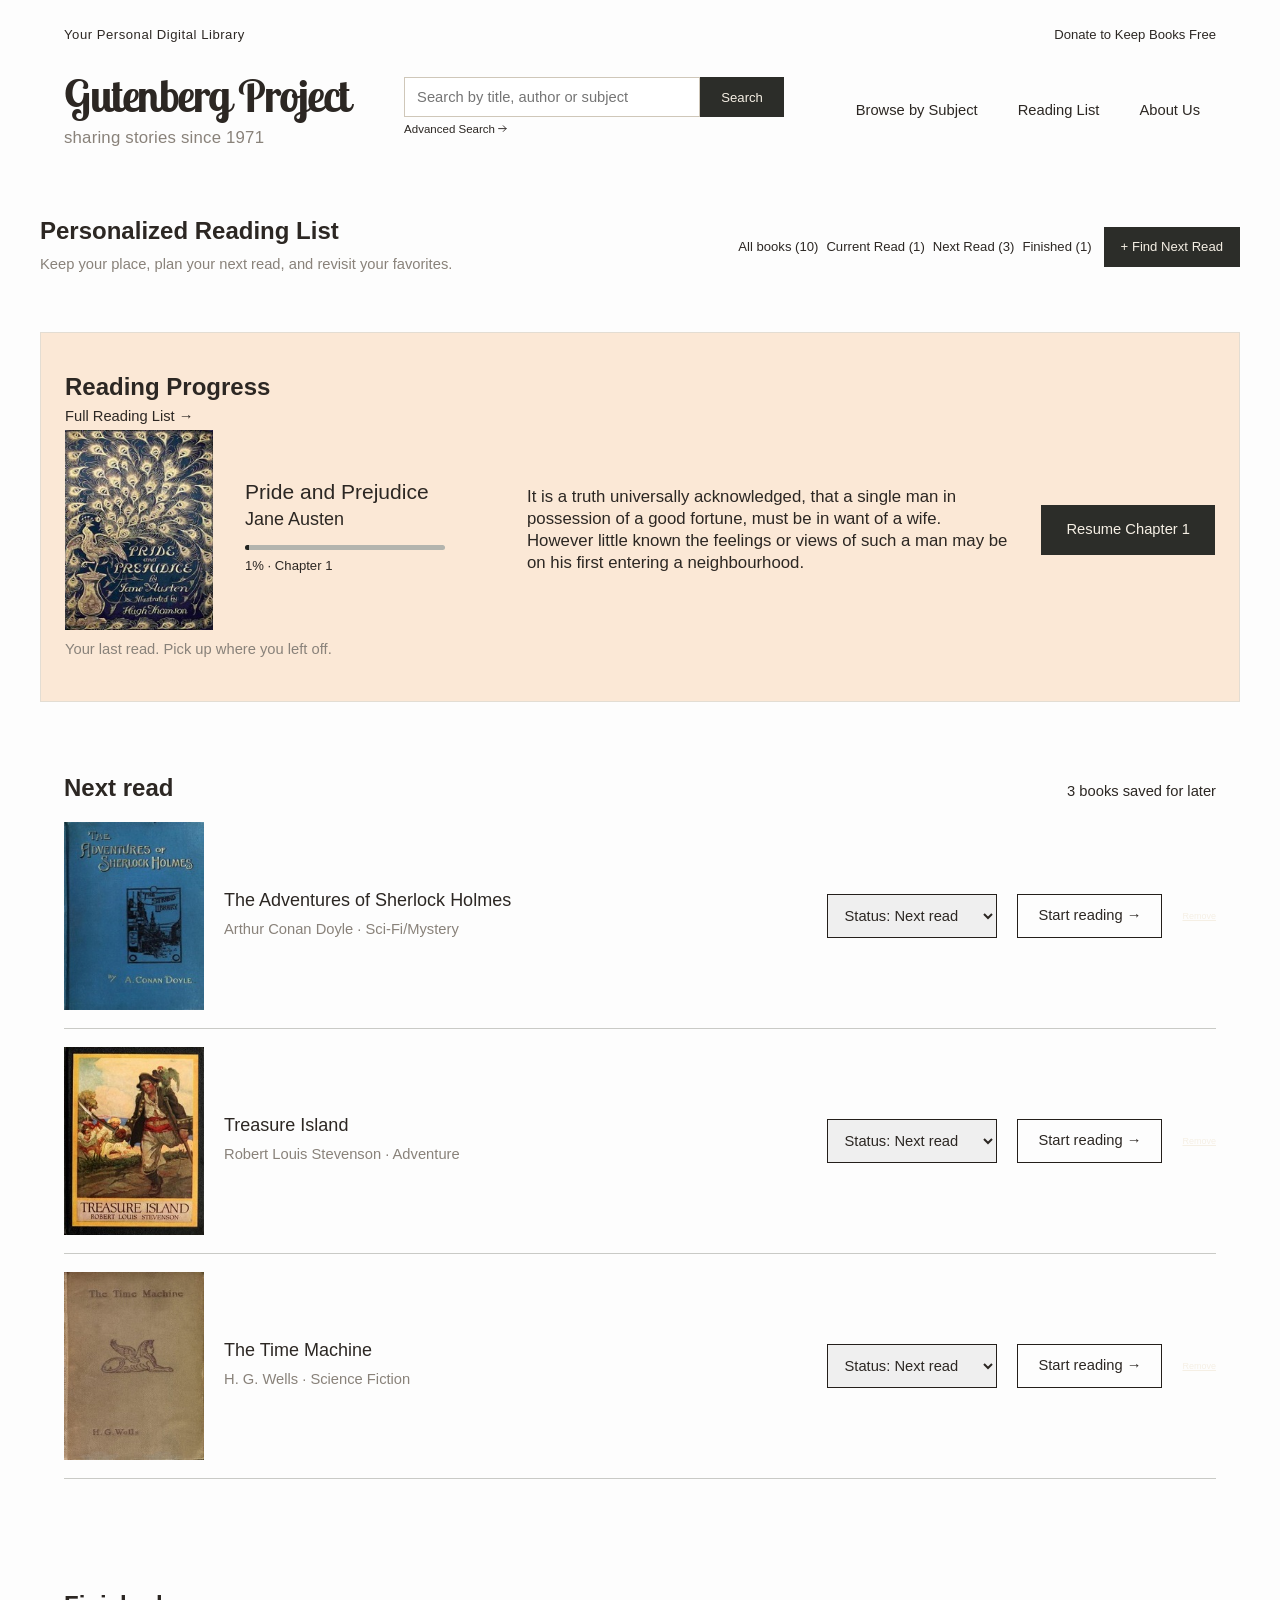
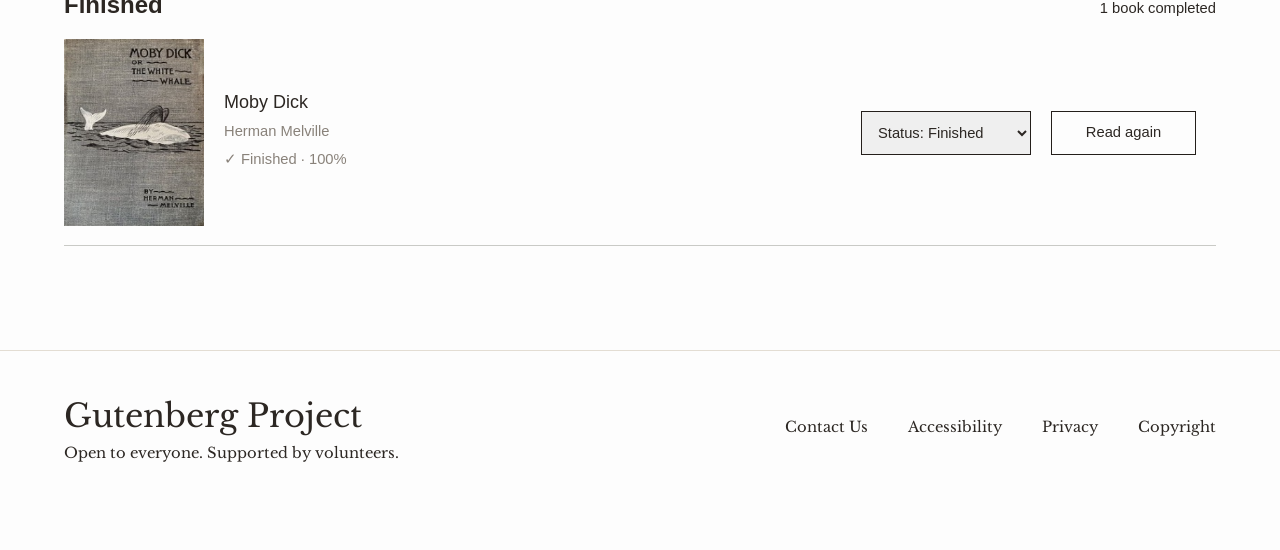
==== reading-list.html @ fc9c3312 "Deploy Gutenberg Project website Co-authored-by: Copilot <223556219+Copilot@users.noreply.github.com" ====
<!doctype html>
<html lang="en">
  <head>
    <meta charset="UTF-8">
    <meta name="viewport" content="width=device-width, initial-scale=1.0">
    <meta name="description" content="A free personal digital library of timeless ebooks.">
    <title>Gutenberg Project — Reading List</title>

    <!-- Stylesheets -->
    <link rel="stylesheet" href="css/reading-list.css">
    <link rel="stylesheet" href="https://cdnjs.cloudflare.com/ajax/libs/font-awesome/4.7.0/css/font-awesome.min.css">
    <script src="js/mobile-nav.js" defer></script>
    <script src="js/simple-search.js" defer></script>

    <!-- favicons -->
    <link rel="apple-touch-icon" sizes="180x180" href="favicon/apple-touch-icon.png">
    <link rel="icon" type="image/png" sizes="32x32" href="favicon/favicon-32x32.png">
    <link rel="icon" type="image/png" sizes="16x16" href="favicon/favicon-16x16.png">
    <link rel="manifest" href="favicon/site.webmanifest">
  </head>

  <body>
    
    <header>
      <div class="topbar">
        <div class="container topbar-inner">
          <p class="topbar-tagline">Your Personal Digital Library</p>
          <a class="topbar-link" href="https://www.gutenberg.org/donate/" target="_blank" rel="nofollow">Donate to Keep Books Free</a>
        </div>
      </div>

      <div class="site-header">
        <div class="container nav-inner">
          <a class="brand" href="index.html" aria-label="Gutenberg Project Home">
            Gutenberg Project
            <small>sharing stories since 1971</small>
          </a>

          <form class="header-search" action="search-result.html" method="get" role="search">
            <div class="search-row">
              <input id="search-input" aria-label="Search the library" name="query" placeholder="Search by title, author or subject" type="search">
              <button type="submit">Search</button>
            </div>
            <a class="advanced-search-link" href="advanced-search.html">Advanced Search<svg class="arrow" viewBox="0 0 16 16" aria-hidden="true"><path d="M1 8h13M9 3l5 5-5 5" stroke="currentColor" stroke-width="1.6" fill="none" stroke-linecap="round" stroke-linejoin="round"/></svg></a>
          </form>

          <button class="mobile-nav-toggle" type="button" aria-expanded="false" aria-controls="primary-navigation">
              <span class="mobile-nav-icon" aria-hidden="true">
                  <span></span>
                  <span></span>
                  <span></span>
              </span>
              <span></span>
          </button>

          <nav class="site-nav" id="primary-navigation" aria-label="Primary navigation">
            <a href="by-subject.html">Browse by Subject</a>
            <a href="reading-list.html">Reading List</a>
            <a href="about.html">About Us</a>
          </nav>
        </div>
      </div>
    </header>
    
    <!-- main content -->
    <main id="#reading-list">
      <section class="section-panel reading-intro">
        <div class="section-heading">
          <h2>Personalized Reading List</h2>
          <p>Keep your place, plan your next read, and revisit your favorites.</p>
        </div>
        <div class="customized-list">
          <ul class="bookshelf-status" aria-label="current bookshelf">
            <li>All books (10)</li>
            <li>Current Read (1)</li>
            <li>Next Read (3)</li>
            <li>Finished (1)</li>
          </ul>
          <button onclick="window.location.href='by-subject.html';">
            <span>+ </span>
            Find Next Read
          </button>
        </div>
      </section>

      <!-- reading progress -->
      <section class="section-panel peach" id="progress">
        <div class="section-heading">
          <h2>Reading Progress</h2>
          <a class="text-link" href="reading-list.html">Full Reading List →</a>
        </div>
        <div class="progress-content">
          <img src="img/books/pride-prejudice.jpg" alt="Pride and Prejudice cover">
          <div class="current-book">
            <h3>Pride and Prejudice</h3>
            <p>Jane Austen</p>
            <div class="progress-bar"><span></span></div>
            <small>1% · Chapter 1</small>
          </div>
          <p class="book-excerpt">
            It is a truth universally acknowledged, that a single man in
            possession of a good fortune, must be in want of a wife. However
            little known the feelings or views of such a man may be on his
            first entering a neighbourhood.
          </p>
          <button class="midsize-button">Resume Chapter 1</button>
        </div>
        <p class="panel-note">Your last read. Pick up where you left off.</p>
      </section>

      <!-- personalized list -->
      <section class="section-panel reading-group next-read">
        <div class="section-heading row">
          <h2>Next read</h2>
          <span>3 books saved for later</span>
        </div>

        <!-- book 1 -->
        <article class="reading-row">
          <img src="img/books/sherlock.jpg" alt="Cover of The Adventures of Sherlock Holmes" />
          <div><h3>The Adventures of Sherlock Holmes</h3><p>Arthur Conan Doyle · Sci-Fi/Mystery</p></div>
          <select aria-label="Status for The Adventures of Sherlock Holmes"><option>Status: Next read</option><option>Current</option><option>Finished</option></select>
          <a href="#">Start reading →</a><button type="button">Remove</button>
        </article>

        <!-- book 2 -->
        <article class="reading-row">
          <img src="img/books/treasure.jpg" alt="Cover of Treasure Island" />
          <div><h3>Treasure Island</h3><p>Robert Louis Stevenson · Adventure</p></div>
          <select aria-label="Status for Treasure Island"><option>Status: Next read</option><option>Current</option><option>Finished</option></select>
          <a href="#">Start reading →</a><button type="button">Remove</button>
        </article>

        <!-- book 3 -->
        <article class="reading-row">
          <img src="img/books/time.jpg" alt="Cover of The Time Machine" />
          <div><h3>The Time Machine</h3><p>H. G. Wells · Science Fiction</p></div>
          <select aria-label="Status for The Time Machine"><option>Status: Next read</option><option>Current</option><option>Finished</option></select>
          <a href="#">Start reading →</a><button type="button">Remove</button>
        </article>
      </section>

      <!-- finished reading -->
      <section class="section-panel reading-group finished">
        <div class="section-heading row">
          <h2>Finished</h2>
          <span>1 book completed</span>
        </div>
        <article class="reading-row">
          <img src="img/books/moby-dick.jpg" alt="Cover of Moby Dick" />
          <div><h3>Moby Dick</h3><p>Herman Melville</p><small>✓ Finished · 100%</small></div>
          <select aria-label="Status for Moby Dick"><option>Status: Finished</option><option>Current</option><option>Next read</option></select>
          <a href="#">Read again</a>
        </article>
      </section>
    </main>
    
    <!-- footer -->
    <footer>
      <div class="container footer-inner">
        <div>
          <strong>Gutenberg Project</strong>
          <span>Open to everyone. Supported by volunteers.</span>
        </div>
        <nav class="footer-nav" aria-label="Footer navigation">
          <a href="https://www.gutenberg.org/contact/">Contact Us</a>
          <a href="https://www.gutenberg.org/a11y/">Accessibility</a>
          <a href="https://www.gutenberg.org/policy/privacy_policy.html">Privacy</a>
          <a href="https://www.gutenberg.org/help/copyright.html">Copyright</a>
        </nav>
      </div>
    </footer>

  </body>
</html>
---- css/reading-list.css ----
@import url("by-subject.css");

.reading-intro {
  display: flex;
  flex-flow: row wrap;
  justify-content: space-between;
  gap: var(--space-4);
  margin-top: 0;
  padding: var(--space-6) var(--space-4);
}

.section-heading.row {
  display: flex;
  align-items: baseline;
  justify-content: space-between;
}

.section-heading.row span {
  font-size: var(--text-sm);
}

reading-group {
  margin-top: 33px;
}

.reading-row {
  min-height: 225px;
  display: grid;
  grid-template-columns: 140px minmax(230px, 1fr) 170px 145px auto;
  align-items: center;
  gap: 20px;
  border-bottom: 1px solid #c9cac6;
}

.reading-row > img {
  width: 140px;
  height: 190px;
  object-fit: contain;
}

.reading-row h3 {
  margin: 0 0 7px;
  font-size: var(--text-base);
}

.reading-row p,
.reading-row small {
  margin: 0;
  color: var(--color-text-muted);
  font-size: var(--text-sm);
}

.reading-row select,
.reading-row > a {
  height: var(--select-height);
  border: 1px solid var(--color-charcoal-dark);
  padding: 0 var(--space-3);
  font-size: var(--text-sm);
}

.reading-row > a {
  display: flex;
  align-items: center;
  justify-content: center;
  text-decoration: none;
}

.reading-row > button {
  border: 0;
  background: transparent;
  padding: 0;
  font-size: 9px;
  text-decoration: underline;
}


@media (min-width: 821px) {
  .reading-intro {
    margin-top: var(--space-4);
    padding-inline: 0;
  }
}
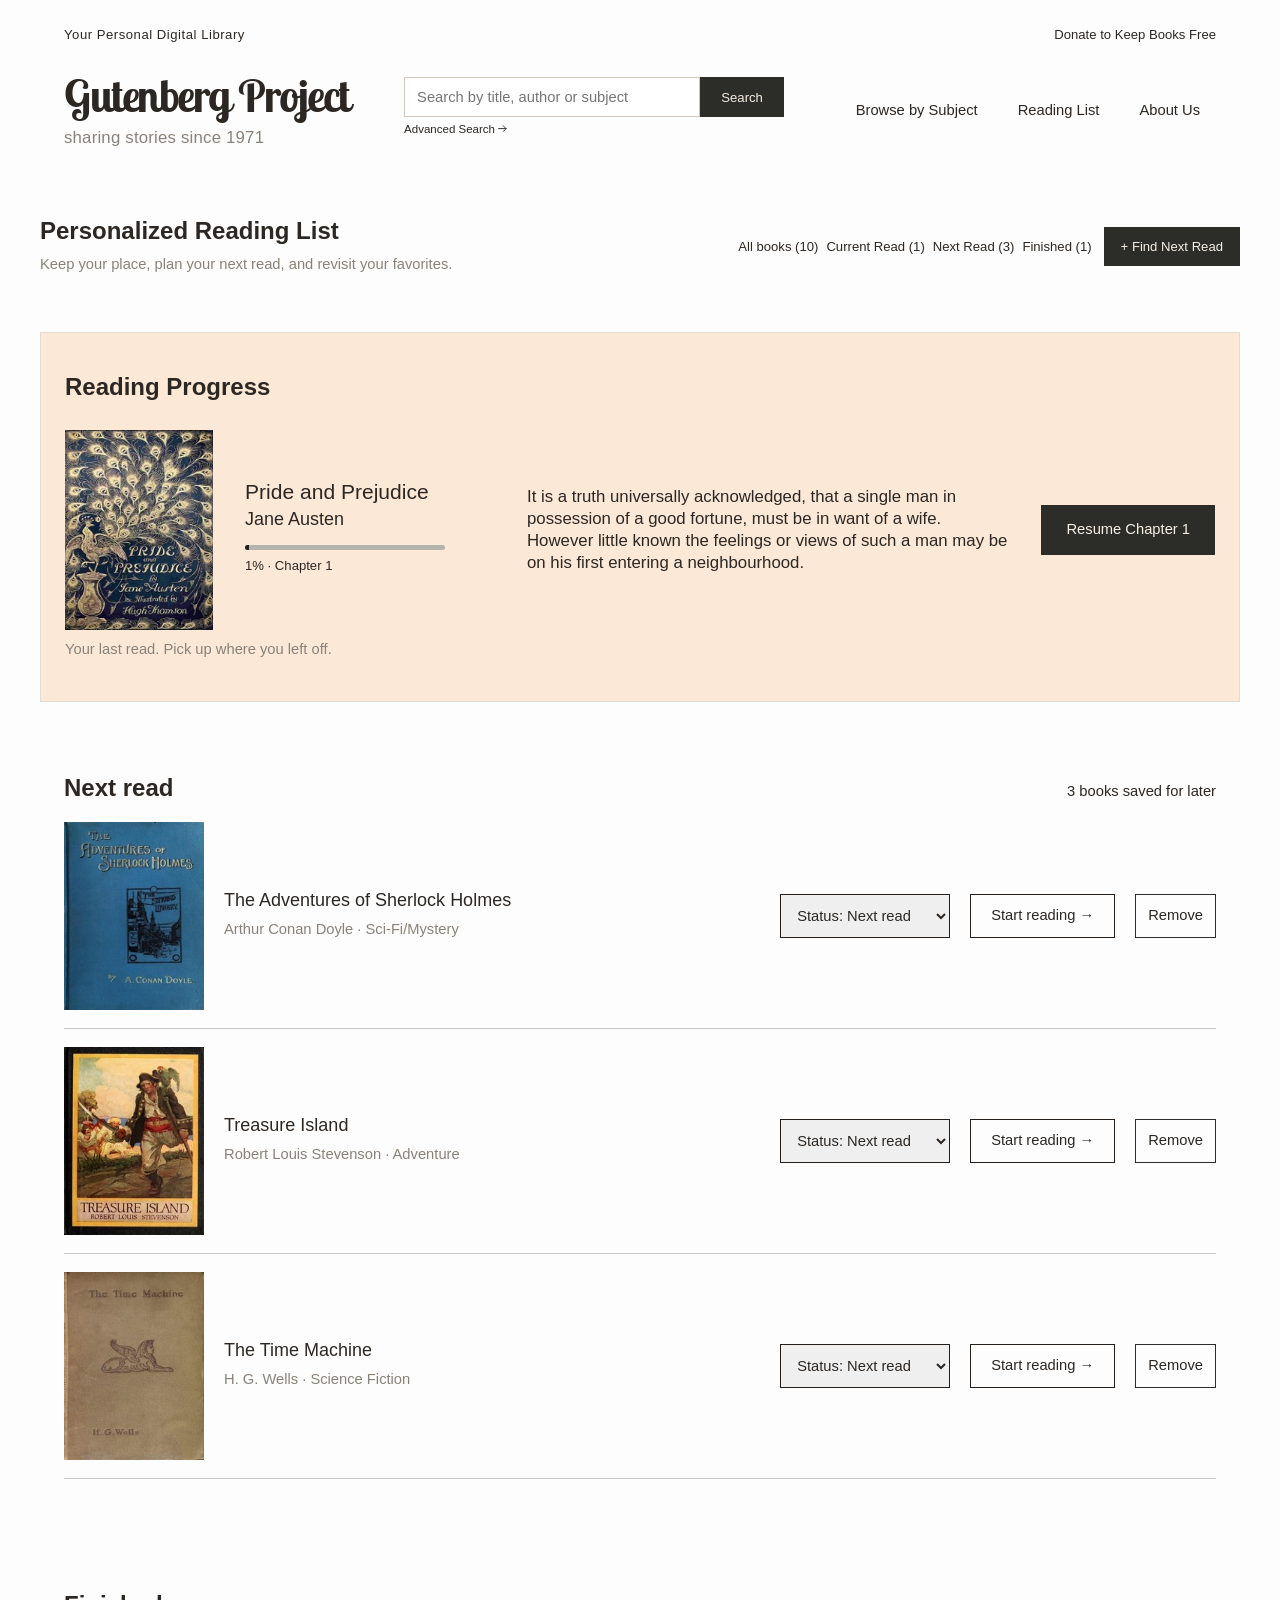
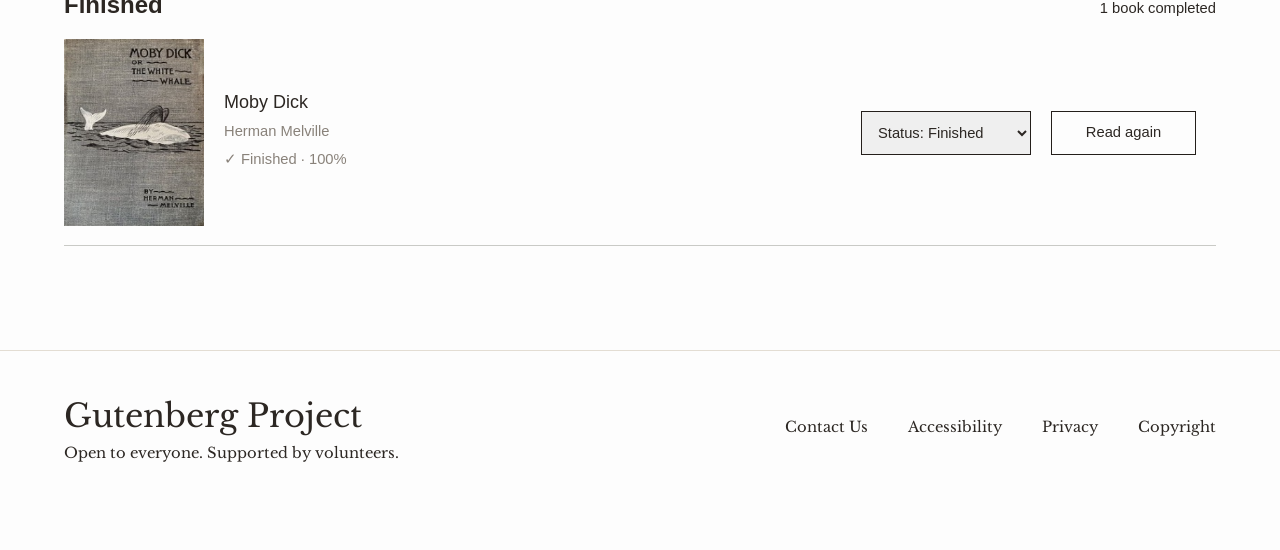
==== commit e9fa31f2: "fixed carousel control" ====
--- a/reading-list.html
+++ b/reading-list.html
@@ -86,8 +86,7 @@
       <!-- reading progress -->
       <section class="section-panel peach" id="progress">
         <div class="section-heading">
-          <h2>Reading Progress</h2>
-          <a class="text-link" href="reading-list.html">Full Reading List →</a>
+          <h2>Reading Progress</h2><br>          
         </div>
         <div class="progress-content">
           <img src="img/books/pride-prejudice.jpg" alt="Pride and Prejudice cover">
@@ -119,24 +118,39 @@
         <article class="reading-row">
           <img src="img/books/sherlock.jpg" alt="Cover of The Adventures of Sherlock Holmes" />
           <div><h3>The Adventures of Sherlock Holmes</h3><p>Arthur Conan Doyle · Sci-Fi/Mystery</p></div>
-          <select aria-label="Status for The Adventures of Sherlock Holmes"><option>Status: Next read</option><option>Current</option><option>Finished</option></select>
-          <a href="#">Start reading →</a><button type="button">Remove</button>
+          <select aria-label="Status for The Adventures of Sherlock Holmes">
+            <option>Status: Next read</option>
+            <option>Current</option>
+            <option>Finished</option>
+          </select>
+          <a href="#">Start reading →</a>
+          <button class="outline" type="button">Remove</button>
         </article>
 
         <!-- book 2 -->
         <article class="reading-row">
           <img src="img/books/treasure.jpg" alt="Cover of Treasure Island" />
           <div><h3>Treasure Island</h3><p>Robert Louis Stevenson · Adventure</p></div>
-          <select aria-label="Status for Treasure Island"><option>Status: Next read</option><option>Current</option><option>Finished</option></select>
-          <a href="#">Start reading →</a><button type="button">Remove</button>
+          <select aria-label="Status for Treasure Island">
+            <option>Status: Next read</option>
+            <option>Current</option>
+            <option>Finished</option>
+          </select>
+          <a href="#">Start reading →</a>
+          <button class="outline" type="button">Remove</button>
         </article>
 
         <!-- book 3 -->
         <article class="reading-row">
           <img src="img/books/time.jpg" alt="Cover of The Time Machine" />
           <div><h3>The Time Machine</h3><p>H. G. Wells · Science Fiction</p></div>
-          <select aria-label="Status for The Time Machine"><option>Status: Next read</option><option>Current</option><option>Finished</option></select>
-          <a href="#">Start reading →</a><button type="button">Remove</button>
+          <select aria-label="Status for The Time Machine">
+            <option>Status: Next read</option>
+            <option>Current</option>
+            <option>Finished</option>
+          </select>
+          <a href="#">Start reading →</a>
+          <button class="outline" type="button">Remove</button>
         </article>
       </section>
 
--- a/css/reading-list.css
+++ b/css/reading-list.css
@@ -65,12 +65,18 @@
   text-decoration: none;
 }
 
-.reading-row > button {
-  border: 0;
-  background: transparent;
-  padding: 0;
-  font-size: 9px;
-  text-decoration: underline;
+.reading-row > a:hover {
+  background: var(--color-charcoal-light) ;
+}
+
+.reading-row > select:hover {
+  background: var(--color-peach) ;
+}
+
+.reading-row > .outline {
+  height: var(--select-height);
+  padding: 0 var(--space-3);
+  font-size: var(--text-sm);
 }
 
 
